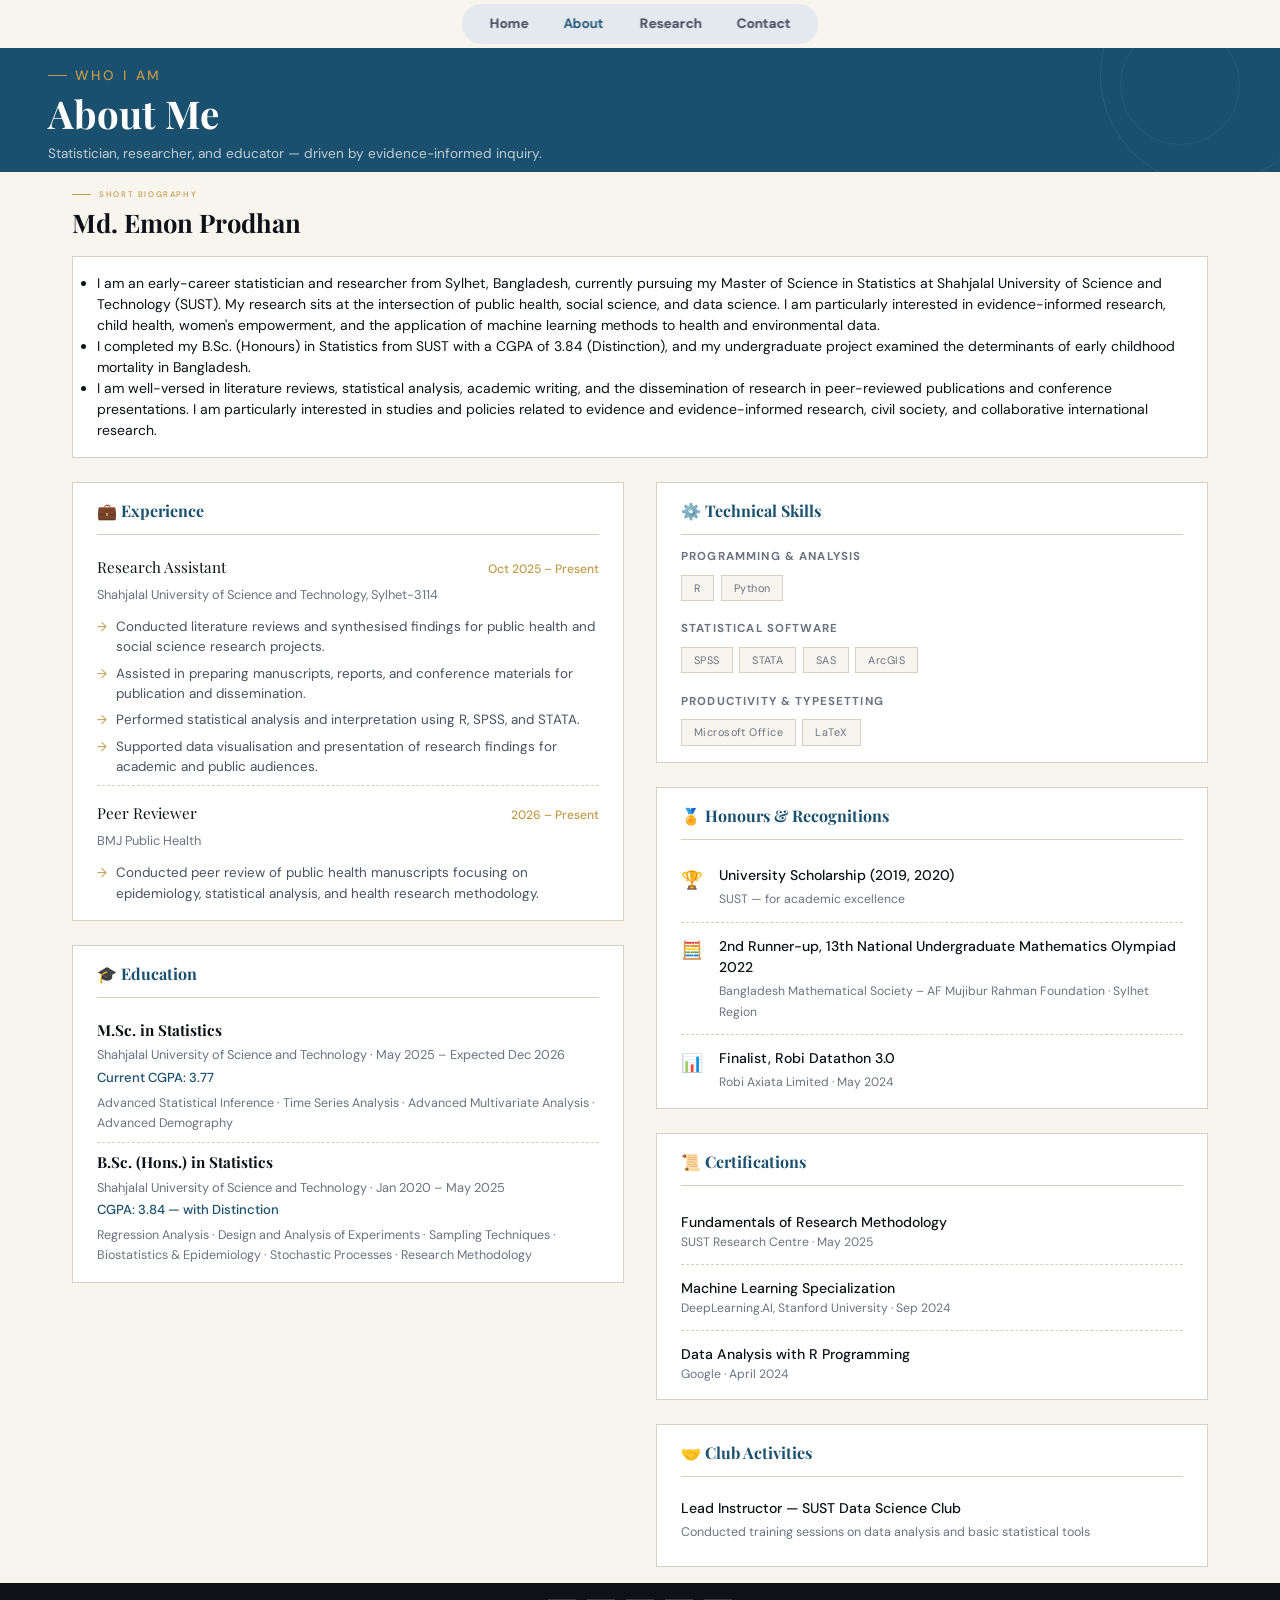
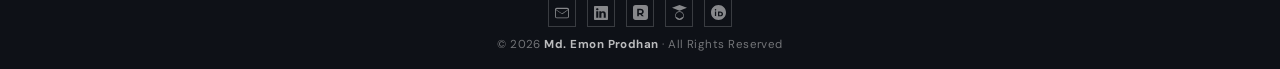
==== about.html @ 34e9d2eb "Add files via upload" ====
<!DOCTYPE html>
<html lang="en">
<head>
<meta charset="UTF-8" />
<meta name="viewport" content="width=device-width, initial-scale=1.0" />
<title>About — Md. Emon Prodhan</title>
<link rel="stylesheet" href="style.css" />
<style>
  .about-grid {
    display: grid; grid-template-columns: 1fr 1fr;
    gap: 2.0rem; align-items: start;
  }
  .bio-text { font-size: 1rem; color: #3a3f4a; line-height: 1.95; }
  .bio-text p { margin-bottom: 0.5rem; }
  .bio-text p:last-child { margin-bottom: 0; }

  /* ── RIGHT PANEL ── */
  .about-right { display: flex; 
		flex-direction: column; 
		gap: 1.5rem; }

  .panel { background: var(--card); border: 1px solid var(--rule); padding: 1.0rem 1.5rem; }
  .panel h4 {
    font-family: 'Playfair Display', serif; font-size: 1rem;
    color: var(--accent); margin-bottom: 0.8rem;
    padding-bottom: 0.7rem; border-bottom: 1px solid var(--rule);
    display: flex; align-items: center; gap: 0.5rem;
  }

  /* Education */
  .edu-item { padding: 0.5rem 0; border-bottom: 1px dashed var(--rule); }
  .edu-item:last-child { border-bottom: none; padding-bottom: 0; }
  .edu-item h5 { font-family: 'Playfair Display', serif; font-size: 0.95rem; margin-bottom: 0.25rem; }
  .edu-meta { font-size: 0.8rem; color: var(--muted); margin-bottom: 0.2rem; }
  .edu-gpa { font-size: 0.82rem; color: var(--accent); font-weight: 500; }
  .edu-courses { font-size: 0.78rem; color: var(--muted); margin-top: 0.4rem; line-height: 1.6; }

  /* Skills */
  .skills-section { display: flex; flex-direction: column; gap: 1.2rem; }
  .skill-row h6 { font-size: 0.72rem; letter-spacing: 0.1em; text-transform: uppercase; color: var(--muted); margin-bottom: 0.6rem; }
  .skill-tags { display: flex; flex-wrap: wrap; gap: 0.4rem; }

  /* Honors */
  .honor-item {
    display: flex; gap: 1rem; align-items: flex-start;
    padding: 0.8rem 0; border-bottom: 1px dashed var(--rule);
  }
  .honor-item:last-child { border-bottom: none; padding-bottom: 0; }
  .honor-icon { font-size: 1.1rem; flex-shrink: 0; margin-top: 0.1rem; }
  .honor-text h6 { font-size: 0.88rem; font-weight: 500; margin-bottom: 0.1rem; }
  .honor-text span { font-size: 0.76rem; color: var(--muted); }

  /* Certs */
  .cert-item {
    padding: 0.8rem 0; border-bottom: 1px dashed var(--rule);
    display: flex; justify-content: space-between; align-items: baseline;
  }
  .cert-item:last-child { border-bottom: none; padding-bottom: 0; }
  .cert-name { font-size: 0.88rem; font-weight: 500; }
  .cert-issuer { font-size: 0.76rem; color: var(--muted); }

  /* Research Experience */
  .exp-block { padding: 0.5rem 0; border-bottom: 1px dashed var(--rule); }
  .exp-block:last-child { border-bottom: none; padding-bottom: 0; }
  .exp-header { display: flex; justify-content: space-between; align-items: baseline; margin-bottom: 0.4rem; flex-wrap: wrap; gap: 0.5rem; }
  .exp-role { font-family: 'Playfair Display', serif; font-size: 0.95rem; }
  .exp-date { font-size: 0.76rem; color: var(--gold); font-weight: 500; }
  .exp-place { font-size: 0.8rem; color: var(--muted); margin-bottom: 0.8rem; }
  .exp-points { list-style: none; padding: 0; display: flex; flex-direction: column; gap: 0.4rem; }
  .exp-points li { font-size: 0.84rem; color: #4a5060; padding-left: 1.2rem; position: relative; }
  .exp-points li::before {
    content: '→'; position: absolute; left: 0; color: var(--gold); font-size: 0.8rem;
  }

  /* Club */
  .club-item { padding: 0.5rem 0; }
  .club-item h6 { font-size: 0.88rem; font-weight: 500; margin-bottom: 0.1rem; }
  .club-item span { font-size: 0.78rem; color: var(--muted); }

  @media (max-width: 900px) {
    .about-grid { grid-template-columns: 1fr; gap: 3rem; }
  }
</style>
<style>
.nav-toggle {
  display: none; flex-direction: column; gap: 5px;
  background: none; border: none; cursor: pointer; padding: 4px;
}
.nav-toggle span {
  display: block; width: 22px; height: 2px;
  background: var(--ink); border-radius: 2px; transition: all 0.3s;
}
.nav-toggle.open span:nth-child(1) { transform: translateY(7px) rotate(45deg); }
.nav-toggle.open span:nth-child(2) { opacity: 0; }
.nav-toggle.open span:nth-child(3) { transform: translateY(-7px) rotate(-45deg); }

.mobile-menu {
  display: none; position: fixed;
  top: 56px; left: 0; right: 0; z-index: 99;
  background: var(--paper); border-bottom: 1px solid var(--rule);
  flex-direction: column;
}
.mobile-menu.open { display: flex; }
.mobile-menu a {
  text-decoration: none; color: var(--ink); font-size: 0.9rem;
  font-weight: 500; padding: 0.9rem 1.5rem;
  border-bottom: 1px solid var(--rule); transition: color 0.2s;
}
.mobile-menu a:hover, .mobile-menu a.active { color: var(--accent); }
@media (max-width: 768px) {
.nav-links { display: none; }
  .nav-pill { display: none; }
  .nav-toggle { display: flex; }
}
</style>

</head>
<body>
<nav>
  <a href="index.html" class="nav-logo">Emon <span>Prodhan</span></a>
  <div class="nav-pill"><ul class="nav-links">
    <li><a href="index.html">Home</a></li>
    <li><a href="about.html" class="active">About</a></li>
    <li><a href="research.html">Research</a></li>
    <li><a href="contact.html">Contact</a></li>
  </ul></div>
  <button class="nav-toggle" id="navToggle" aria-label="Toggle menu">
    <span></span><span></span><span></span>
  </button>
</nav>

<div class="mobile-menu" id="mobileMenu">
  <a href="index.html">Home</a>
  <a href="about.html" class="active">About</a>
  <a href="research.html">Research</a>
  <a href="contact.html">Contact</a>
</div>
<main>

  <!-- BANNER -->
  <div class="page-banner">
    <div style="max-width:1200px; margin:0 auto; padding-top:1rem;">
      <p class="section-label">Who I Am</p>
      <h1>About Me</h1>
      <p>Statistician, researcher, and educator — driven by evidence-informed inquiry.</p>
    </div>
  </div>

  <!-- MAIN CONTENT -->
  <div class="section-inner">
	<p class="section-label" style="margin-bottom:0.5rem;">Short Biography</p>
        <h2 style="margin-bottom:1.2rem;">Md. Emon Prodhan</h2>
        <div class="panel fade-up fade-up-1">
          <ul><li>I am an early-career statistician and researcher from Sylhet, Bangladesh, currently pursuing my Master of Science in Statistics at Shahjalal University of Science and Technology (SUST). My research sits at the intersection of public health, social science, and data science. I am particularly interested in evidence-informed research, child health, women's empowerment, and the application of machine learning methods to health and environmental data. <li>I completed my B.Sc. (Honours) in Statistics from SUST with a CGPA of 3.84 (Distinction), and my undergraduate project examined the determinants of early childhood mortality in Bangladesh.</li> <li>I am well-versed in literature reviews, statistical analysis, academic writing, and the dissemination of research in peer-reviewed publications and conference presentations. I am particularly interested in studies and policies related to evidence and evidence-informed research, civil society, and collaborative international research.</li></ul>
        </div>

    <div class="about-grid">
      <!-- LEFT: Bio + Research -->
      <div>
        


        <div style="margin-top: 1.5rem;">
          <div class="panel fade-up fade-up-2">
          <h4>💼 Experience</h4>
            <div class="exp-block">
              <div class="exp-header">
                <span class="exp-role">Research Assistant</span>
                <span class="exp-date">Oct 2025 – Present</span>
              </div>
              <div class="exp-place">Shahjalal University of Science and Technology, Sylhet-3114</div>
              <ul class="exp-points">
                <li>Conducted literature reviews and synthesised findings for public health and social science research projects.</li>
                <li>Assisted in preparing manuscripts, reports, and conference materials for publication and dissemination.</li>
                <li>Performed statistical analysis and interpretation using R, SPSS, and STATA.</li>
                <li>Supported data visualisation and presentation of research findings for academic and public audiences.</li>
              </ul>
            </div>	
		<div class="exp-header" style="margin-top: 1rem;">
                <span class="exp-role">Peer Reviewer</span>
                <span class="exp-date">2026 – Present</span>
              </div>
		<div class="exp-place">BMJ Public Health</div>
              <ul class="exp-points">
                <li>Conducted peer review of public health manuscripts focusing on epidemiology, statistical analysis, and health research methodology.</li>
              </ul>

          </div>
        </div>

	<!-- Education -->
        <div class="panel fade-up fade-up-1" style="margin-top: 1.5rem;">
          <h4>🎓 Education</h4>
          <div class="edu-item">
            <h5>M.Sc. in Statistics</h5>
            <div class="edu-meta">Shahjalal University of Science and Technology · May 2025 – Expected Dec 2026</div>
            <div class="edu-gpa">Current CGPA: 3.77</div>
            <div class="edu-courses">Advanced Statistical Inference · Time Series Analysis · Advanced Multivariate Analysis · Advanced Demography</div>
          </div>
          <div class="edu-item">
            <h5>B.Sc. (Hons.) in Statistics</h5>
            <div class="edu-meta">Shahjalal University of Science and Technology · Jan 2020 – May 2025</div>
            <div class="edu-gpa">CGPA: 3.84 — with Distinction</div>
            <div class="edu-courses">Regression Analysis · Design and Analysis of Experiments · Sampling Techniques · Biostatistics &amp; Epidemiology · Stochastic Processes · Research Methodology</div>
          </div>
        </div>
	
	
      </div>

      <!-- RIGHT: Panels -->
      <div class="about-right" style="margin-top: 1.5rem;">   

        <!-- Skills -->
        <div class="panel fade-up fade-up-2">
          <h4>⚙️ Technical Skills</h4>
          <div class="skills-section">
            <div class="skill-row">
              <h6>Programming &amp; Analysis</h6>
              <div class="skill-tags">
                <span class="skill-tag">R</span>
                <span class="skill-tag">Python</span>
              </div>
            </div>
            <div class="skill-row">
              <h6>Statistical Software</h6>
              <div class="skill-tags">
                <span class="skill-tag">SPSS</span>
                <span class="skill-tag">STATA</span>
                <span class="skill-tag">SAS</span>
                <span class="skill-tag">ArcGIS</span>
              </div>
            </div>
            <div class="skill-row">
              <h6>Productivity &amp; Typesetting</h6>
              <div class="skill-tags">
                <span class="skill-tag">Microsoft Office</span>
                <span class="skill-tag">LaTeX</span>
              </div>
            </div>
          </div>
        </div>

        <!-- Honors -->
        <div class="panel fade-up fade-up-3">
          <h4>🏅 Honours &amp; Recognitions</h4>
<!--
          <div class="honor-item">
            <div class="honor-icon">🎓</div>
            <div class="honor-text">
              <h6>Master's Thesis Grants</h6>
              <span>Research Centre, SUST</span>
            </div>
          </div>
-->
          <div class="honor-item">
            <div class="honor-icon">🏆</div>
            <div class="honor-text">
              <h6>University Scholarship (2019, 2020)</h6>
              <span>SUST — for academic excellence</span>
            </div>
          </div>
          <div class="honor-item">
            <div class="honor-icon">🧮</div>
            <div class="honor-text">
              <h6>2nd Runner-up, 13th National Undergraduate Mathematics Olympiad 2022</h6>
              <span>Bangladesh Mathematical Society – AF Mujibur Rahman Foundation · Sylhet Region</span>
            </div>
          </div>
          <div class="honor-item">
            <div class="honor-icon">📊</div>
            <div class="honor-text">
              <h6>Finalist, Robi Datathon 3.0</h6>
              <span>Robi Axiata Limited · May 2024</span>
            </div>
          </div>
        </div>

        <!-- Certifications -->
        <div class="panel fade-up fade-up-4">
          <h4>📜 Certifications</h4>
          <div class="cert-item">
            <div>
              <div class="cert-name">Fundamentals of Research Methodology</div>
              <div class="cert-issuer">SUST Research Centre · May 2025</div>
            </div>
          </div>
          <div class="cert-item">
            <div>
              <div class="cert-name">Machine Learning Specialization</div>
              <div class="cert-issuer">DeepLearning.AI, Stanford University · Sep 2024</div>
            </div>
          </div>
          <div class="cert-item">
            <div>
              <div class="cert-name">Data Analysis with R Programming</div>
              <div class="cert-issuer">Google · April 2024</div>
            </div>
          </div>
        </div>
	
	<!-- Club -->
        <div class="panel fade-up fade-up-5">
          <h4>🤝 Club Activities</h4>
          <div class="club-item">
            <h6>Lead Instructor — SUST Data Science Club</h6>
            <span>Conducted training sessions on data analysis and basic statistical tools</span>
          </div>
        </div>
        

      </div>
    </div>
  </div>

</main>

<footer>
  <div class="footer-social">

    <!-- Email -->
    <a href="mailto:mdemonp10@gmail.com" title="Email" aria-label="Email">
      <svg xmlns="http://www.w3.org/2000/svg" width="14" height="14" fill="currentColor" viewBox="0 0 16 16">
        <path d="M0 4a2 2 0 0 1 2-2h12a2 2 0 0 1 2 2v8a2 2 0 0 1-2 2H2a2 2 0 0 1-2-2V4zm2-.5a1 1 0 0 0-.8.4L8 8.6l6.8-4.7A1 1 0 0 0 14 3.5H2zm13 1.2-5.9 4.1a1.5 1.5 0 0 1-1.7 0L1 4.7V12a1 1 0 0 0 1 1h12a1 1 0 0 0 1-1V4.7z"/>
      </svg>
    </a>

    <!-- LinkedIn -->
    <a href="https://linkedin.com/in/md-emon-prodhan/" target="_blank" title="LinkedIn" aria-label="LinkedIn">
      <svg xmlns="http://www.w3.org/2000/svg" width="14" height="14" fill="currentColor" viewBox="0 0 16 16">
        <path d="M0 1.146C0 .513.526 0 1.175 0h13.65C15.474 0 16 .513 16 1.146v13.708c0 .633-.526 1.146-1.175 1.146H1.175C.526 16 0 15.487 0 14.854V1.146zM4.943 13.5V6H2.542v7.5h2.401zM3.743 4.967c.837 0 1.358-.554 1.358-1.248-.015-.709-.521-1.248-1.343-1.248-.822 0-1.358.54-1.358 1.248 0 .694.521 1.248 1.328 1.248h.015zM13.458 13.5v-4.185c0-2.243-1.196-3.285-2.792-3.285-1.287 0-1.863.709-2.183 1.208V6H6.082c.03.799 0 7.5 0 7.5h2.401V9.31c0-.223.016-.446.082-.605.18-.446.59-.907 1.278-.907.902 0 1.263.684 1.263 1.685V13.5h2.352z"/>
      </svg>
    </a>

    <!-- ResearchGate -->
    <a href="https://www.researchgate.net/profile/Md-Emon-Prodhan" target="_blank" title="ResearchGate" aria-label="ResearchGate">
      <svg xmlns="http://www.w3.org/2000/svg" width="15" height="15" fill="currentColor" viewBox="0 0 24 24">
        <path d="M19.586 0H4.414A4.418 4.418 0 0 0 0 4.414v15.172A4.418 4.418 0 0 0 4.414 24h15.172A4.418 4.418 0 0 0 24 19.586V4.414A4.418 4.418 0 0 0 19.586 0zM9.34 18.122H6.77V5.878h5.194c3.287 0 5.21 1.74 5.21 4.654 0 2.124-1.03 3.605-2.883 4.227l3.14 3.363h-3.125l-2.71-3.055H9.34v3.055zm2.47-5.164c1.738 0 2.736-.788 2.736-2.263 0-1.45-.998-2.222-2.736-2.222H9.34v4.485h2.47z"/>
      </svg>
    </a>

    <!-- Google Scholar -->
    <a href="https://scholar.google.com/citations?user=HPbRhwIAAAAJ&hl=en" target="_blank" title="Google Scholar" aria-label="Google Scholar">
      <svg xmlns="http://www.w3.org/2000/svg" width="15" height="15" fill="currentColor" viewBox="0 0 24 24">
        <path d="M12 24a7 7 0 1 1 0-14 7 7 0 0 1 0 14zm0-15L0 4.5 12 0l12 4.5L12 9zm0 2c-3.313 0-6 2.687-6 6 0 .688.117 1.35.332 1.965L12 22l5.668-3.035A5.978 5.978 0 0 0 18 17c0-3.313-2.687-6-6-6z"/>
      </svg>
    </a>

    <!-- ORCID -->
    <a href="https://orcid.org/0009-0000-9217-0661" target="_blank" title="ORCID" aria-label="ORCID">
      <svg xmlns="http://www.w3.org/2000/svg" width="15" height="15" fill="currentColor" viewBox="0 0 24 24">
        <path d="M12 0C5.37 0 0 5.37 0 12s5.37 12 12 12 12-5.37 12-12S18.63 0 12 0zm-4.75 6.5a1.25 1.25 0 1 1 0 2.5 1.25 1.25 0 0 1 0-2.5zm-1 4h2v7h-2v-7zm5 0h3.25c3 0 4.75 1.5 4.75 3.75S17.5 18 14.5 18H11.25v-7.5zm2 1.75v4h1c1.75 0 2.75-.75 2.75-2s-1-2-2.75-2h-1z"/>
      </svg>
    </a>

  </div>

  <p>© 2026 <strong>Md. Emon Prodhan</strong> · All Rights Reserved</p>
</footer>
<script>
const toggle = document.getElementById('navToggle');
const menu   = document.getElementById('mobileMenu');
toggle.addEventListener('click', () => {
  toggle.classList.toggle('open');
  menu.classList.toggle('open');
});
menu.querySelectorAll('a').forEach(a => a.addEventListener('click', () => {
  toggle.classList.remove('open');
  menu.classList.remove('open');
}));
</script>
</body>
</html>
---- style.css ----
@import url('https://fonts.googleapis.com/css2?family=Playfair+Display:ital,wght@0,400;0,700;1,400&family=DM+Sans:wght@300;400;500;700&display=swap');

*,
*::before,
*::after{
  box-sizing:border-box;
  margin:0;
  padding:0;
}

:root{
  --ink:#0e1117;
  --paper:#f8f5ef;
  --accent:#1a4f6e;
  --gold:#c09a4a;
  --muted:#6b7280;
  --rule:#d6cfc3;
  --card:#ffffff;
  --core:#1f766e;
  --more:#519e92;
}

html{
  scroll-behavior:smooth;
}

body{
  font-family:'DM Sans',sans-serif;
  background:var(--paper);
  color:var(--ink);
  font-size:14px;
  line-height:1.5;
  min-height:100vh;
  display:flex;
  flex-direction:column;
  overflow-x:hidden;
}

/* ───────────────── NAV ───────────────── */

/* ── NAV ── */
nav {
  position: fixed; top: 0; left: 0; right: 0; z-index: 100;
  display: flex; justify-content: space-between; align-items: center;
  padding: 1.5rem 2rem;
  background: var(--paper);
}
 
/* pill container — centered */
.nav-pill {
  position: absolute; left: 50%; transform: translateX(-50%);
  display: flex; align-items: center; gap: 0.25rem;
  background: rgba(226, 232, 240, 0.9);
  backdrop-filter: blur(14px);
  border: 1px solid rgba(255,255,255,0.07);
  border-radius: 50px;
  padding: 0.5rem 0.6rem;
}
.nav-links {
  display: flex; gap: 0; list-style: none;
}
.nav-links a {
  text-decoration: none; color: #4a5060; font-size: 0.85rem;
  font-weight: 800; padding: 0.5rem 1.1rem; border-radius: 50px;
  transition: color 0.2s, background 0.2s;
  white-space: nowrap;
}
.nav-links a:hover { color: var(--accent); background: rgba(26,79,110,0.07); }
.nav-links a.active { color: var(--accent); font-weight: 600; }
 
.nav-logo {
  font-size: 0.9rem; font-weight: 600; color: var(--white);
  text-decoration: none; letter-spacing: 0.02em; z-index: 1;
  display: none;
}
.nav-logo span { color: var(--accent); }

/* ───────────────── PAGE WRAPPER ───────────────── */

main{
  flex:1;
  padding-top:5px;
}

/* ───────────────── SECTION SHARED ───────────────── */

.section-inner{
  padding:1rem 2rem;
  max-width:1200px;
  margin:0 auto;
}

.section-label{
  font-size:.50rem;
  letter-spacing:.2em;
  text-transform:uppercase;

  color:var(--gold);
  font-weight:500;

  margin-bottom:.4rem;

  display:flex;
  align-items:center;
  gap:.5rem;
}

.section-label::before{
  content:'';
  display:block;

  width:1.2rem;
  height:1px;

  background:var(--gold);
}

h1,
h2,
h3{
  font-family:'Playfair Display',serif;
}

h2{
  font-size:clamp(1.5rem,2vw,2rem);
  color:var(--ink);

  margin-bottom:1.2rem;
  line-height:1.1;
}

/* ───────────────── BUTTONS ───────────────── */

.btn{
  display:inline-block;

  padding:.62rem 1.1rem;

  border-radius:3px;

  font-size:.68rem;
  font-weight:600;
  letter-spacing:.08em;
  text-transform:uppercase;

  text-decoration:none;

  transition:.25s ease;
  cursor:pointer;
}

.btn-primary{
  background:var(--accent);
  color:#fff;
  border:1px solid var(--accent);
}

.btn-primary:hover{
  background:#163f58;
  transform:translateY(-2px);
  box-shadow:0 6px 18px rgba(26,79,110,.18);
}

.btn-outline{
  border:1px solid var(--accent);
  color:var(--accent);
  background:transparent;
}

.btn-outline:hover{
  background:var(--accent);
  color:#fff;
}

/* ───────────────── SKILL TAG ───────────────── */

.skill-tag{
  padding:.25rem .75rem;

  border:1px solid var(--rule);

  font-size:.68rem;
  color:var(--muted);

  background:var(--paper);

  letter-spacing:.04em;

  display:inline-block;
}

/* ───────────────── CARD SYSTEM ───────────────── */

.card,
.highlight-item,
.exp-card,
.profile-card{
  background:var(--card);

  border:1px solid var(--rule);

  transition:.25s ease;
}

.card:hover,
.highlight-item:hover,
.exp-card:hover{
  transform:translateY(-2px);
}

/* ───────────────── HIGHLIGHTS ───────────────── */

.highlights{
  background:var(--accent);

  padding:2rem 0;

  display:flex;
  justify-content:center;
}

.highlights-grid{
  width:min(1100px, 92%);
  margin:0 auto;

  display:grid;
  grid-template-columns:repeat(3, 1fr);

  gap:1rem;

  margin:0 auto;
}

.highlight-item{
  padding:1rem 1rem;

  background:rgba(255,255,255,.06);
  border:1px solid rgba(255,255,255,.08);

  border-radius:18px;

  text-align:center;

  width:100%;
}

.highlight-item:hover{
  transform:translateY(-2px);
  background:rgba(255,255,255,.1);
}

.hl-icon{
  font-size:1rem;
  margin-bottom:.6rem;
  opacity:.85;
}

.hl-num{
  display:block;

  font-family:'Playfair Display',serif;
  font-size:2rem;
  line-height:1;

  color:#fff;

  margin-bottom:.4rem;
}

.hl-label{
  font-size:.72rem;
  letter-spacing:.08em;
  text-transform:uppercase;

  color:rgba(255,255,255,.72);
}

/* MOBILE */

@media(max-width:768px){

  .highlights{
    min-height:auto;
    padding:1rem;
  }

  .highlights-grid{
    grid-template-columns:1fr;
  }

  .highlight-item{
    padding:1rem;
  }
}

/* ───────────────── FOOTER ───────────────── */

footer{
  background:var(--ink);
  color:rgba(255,255,255,.42);

  text-align:center;

  padding:1rem 2rem;

  font-size:.72rem;
  letter-spacing:.04em;
}

footer strong{
  color:rgba(255,255,255,.72);
}

.footer-social{
  display:flex;
  justify-content:center;
  gap:.7rem;

  margin-bottom:.6rem;
}

.footer-social a{
  width:28px;
  height:28px;

  border:1px solid rgba(255,255,255,.18);

  display:flex;
  align-items:center;
  justify-content:center;

  text-decoration:none;

  color:rgba(255,255,255,.5);

  font-size:.72rem;

  transition:.2s ease;
}

.footer-social a:hover{
  border-color:var(--gold);
  color:var(--gold);
}

/* ───────────────── PAGE HERO BANNER ───────────────── */

.page-banner{
  background:var(--accent);

  padding:2.8rem 3rem 0.5rem;

  position:relative;
  overflow:hidden;
}

.page-banner::after{
  content:'';

  position:absolute;
  right:-40px;
  top:-40px;

  width:220px;
  height:220px;

  border:1px solid rgba(255,255,255,.08);
  border-radius:50%;
}

.page-banner::before{
  content:'';

  position:absolute;
  right:40px;
  top:20px;

  width:120px;
  height:120px;

  border:1px solid rgba(255,255,255,.06);
  border-radius:50%;
}

.page-banner .section-label{
  color:var(--gold);
}

.page-banner .section-label::before{
  background:var(--gold);
}

.page-banner h1{
  font-family:'Playfair Display',serif;

  font-size:clamp(1.8rem,3vw,2.5rem);

  color:#fff;

  line-height:1.05;

  margin-bottom:.7rem;
}

.page-banner p{
  color:rgba(255,255,255,.72);

  max-width:55ch;

  font-size:.85rem;
  line-height:1.5;
}

/* ───────────────── ANIMATIONS ───────────────── */

@keyframes fadeUp{
  from{
    opacity:0;
    transform:translateY(16px);
  }

  to{
    opacity:1;
    transform:translateY(0);
  }
}

.fade-up{
  animation:fadeUp .5s ease forwards;
}

.fade-up-1{
  animation-delay:.05s;
  opacity:0;
}

.fade-up-2{
  animation-delay:.12s;
  opacity:0;
}

.fade-up-3{
  animation-delay:.18s;
  opacity:0;
}

.fade-up-4{
  animation-delay:.24s;
  opacity:0;
}

.fade-up-5{
  animation-delay:.3s;
  opacity:0;
}

/* ───────────────── RESPONSIVE ───────────────── */

@media(max-width:768px){

  nav{
    padding:0 1rem;
  }
  .nav-pill { display: none; }
  .nav-links{
    gap:.8rem;
  }

  .nav-links a{
    font-size:.64rem;
  }

  .section-inner{
    padding:2rem 1rem;
  }

  .page-banner{
    padding:2.5rem 1rem 1.8rem;
  }

  .highlights{
    padding:1rem;
  }

  .highlights-grid{
    grid-template-columns:1fr;
    gap:.7rem;
  }

  .highlight-item{
    padding:.85rem .6rem;
  }

  body{
    font-size:13px;
  }

  footer{
    padding:1rem;
  }
}
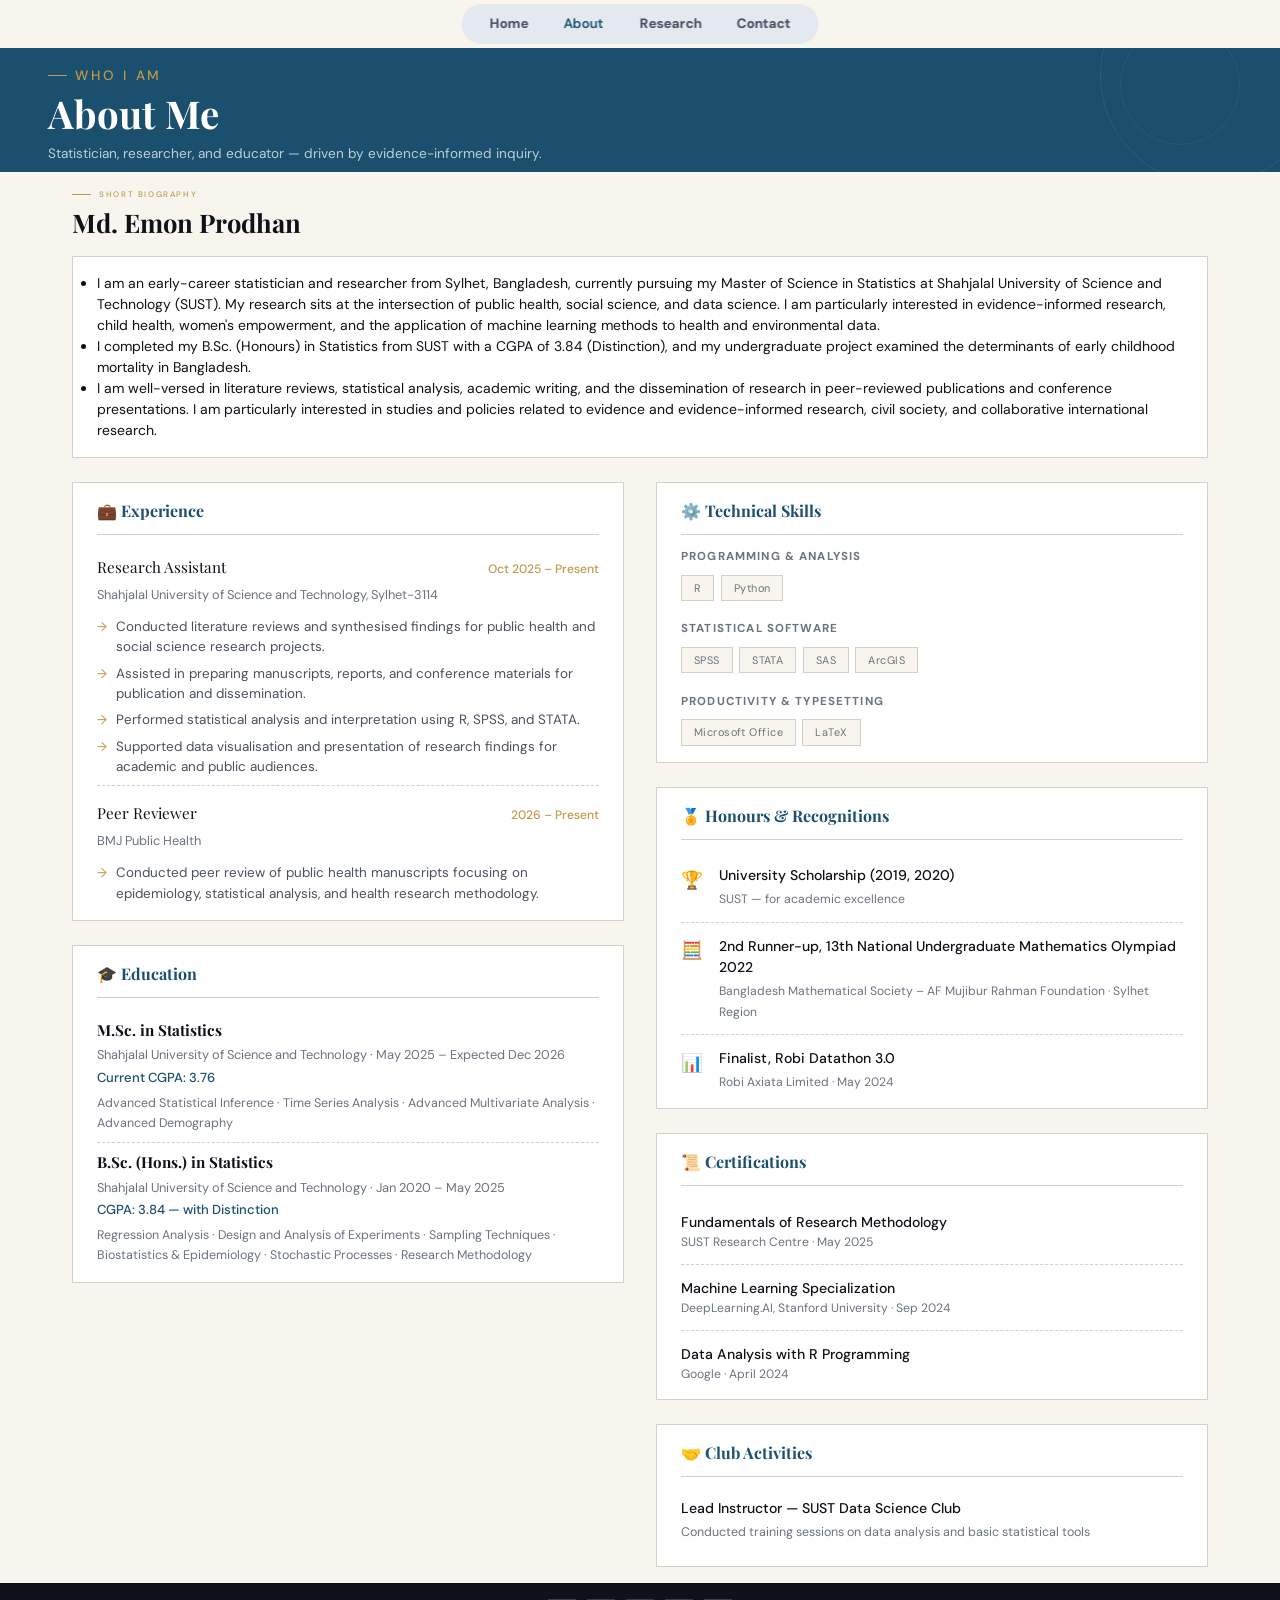
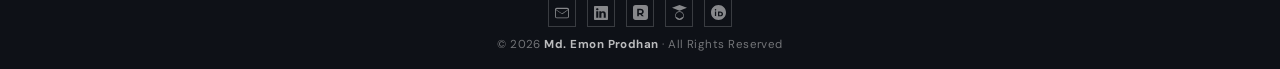
==== commit b2c64e09: "Update about.html" ====
--- a/about.html
+++ b/about.html
@@ -194,7 +194,7 @@
           <div class="edu-item">
             <h5>M.Sc. in Statistics</h5>
             <div class="edu-meta">Shahjalal University of Science and Technology · May 2025 – Expected Dec 2026</div>
-            <div class="edu-gpa">Current CGPA: 3.77</div>
+            <div class="edu-gpa">Current CGPA: 3.76</div>
             <div class="edu-courses">Advanced Statistical Inference · Time Series Analysis · Advanced Multivariate Analysis · Advanced Demography</div>
           </div>
           <div class="edu-item">
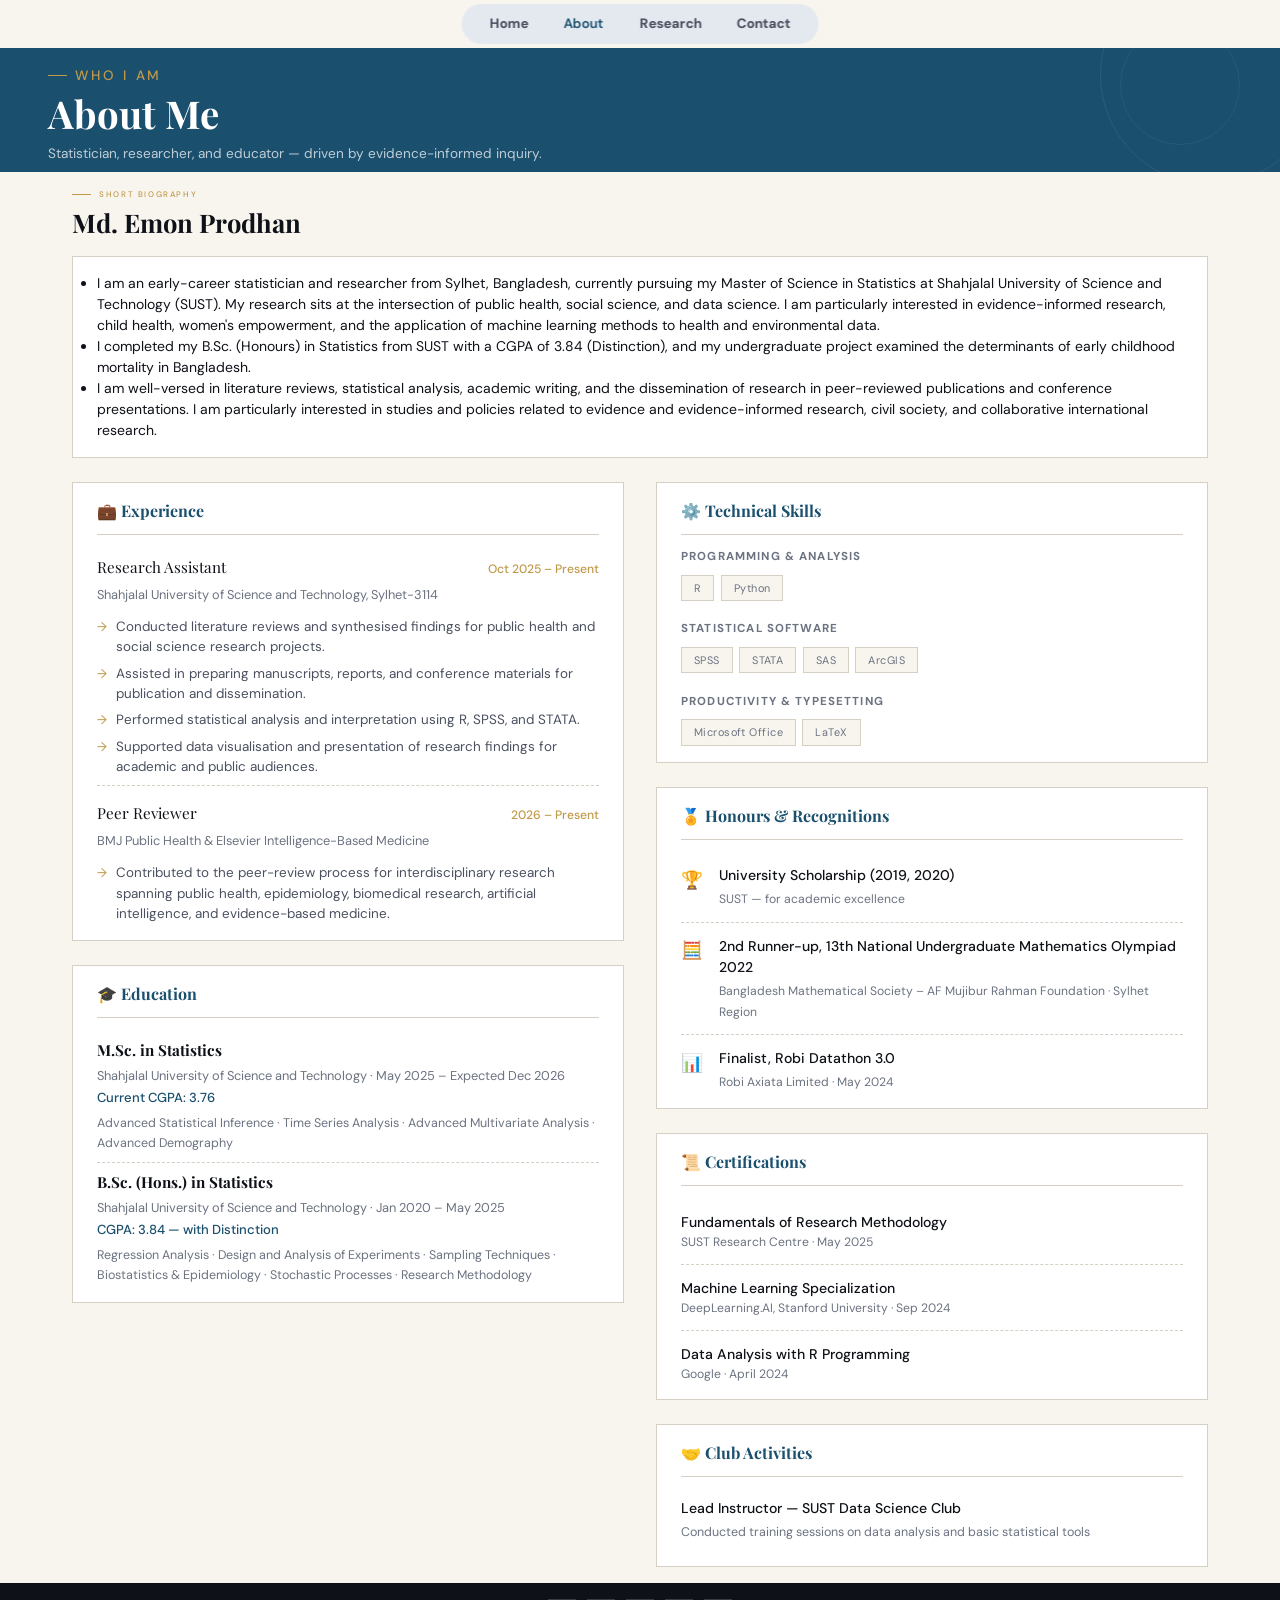
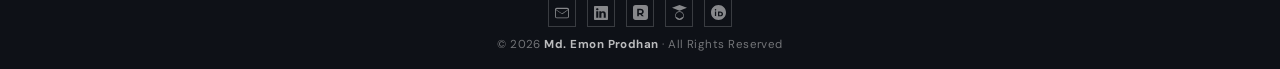
==== commit c3ab984c: "Update about.html" ====
--- a/about.html
+++ b/about.html
@@ -180,9 +180,9 @@
                 <span class="exp-role">Peer Reviewer</span>
                 <span class="exp-date">2026 – Present</span>
               </div>
-		<div class="exp-place">BMJ Public Health</div>
+		<div class="exp-place">BMJ Public Health & Elsevier Intelligence-Based Medicine</div>
               <ul class="exp-points">
-                <li>Conducted peer review of public health manuscripts focusing on epidemiology, statistical analysis, and health research methodology.</li>
+                <li>Contributed to the peer-review process for interdisciplinary research spanning public health, epidemiology, biomedical research, artificial intelligence, and evidence-based medicine.</li>
               </ul>
 
           </div>
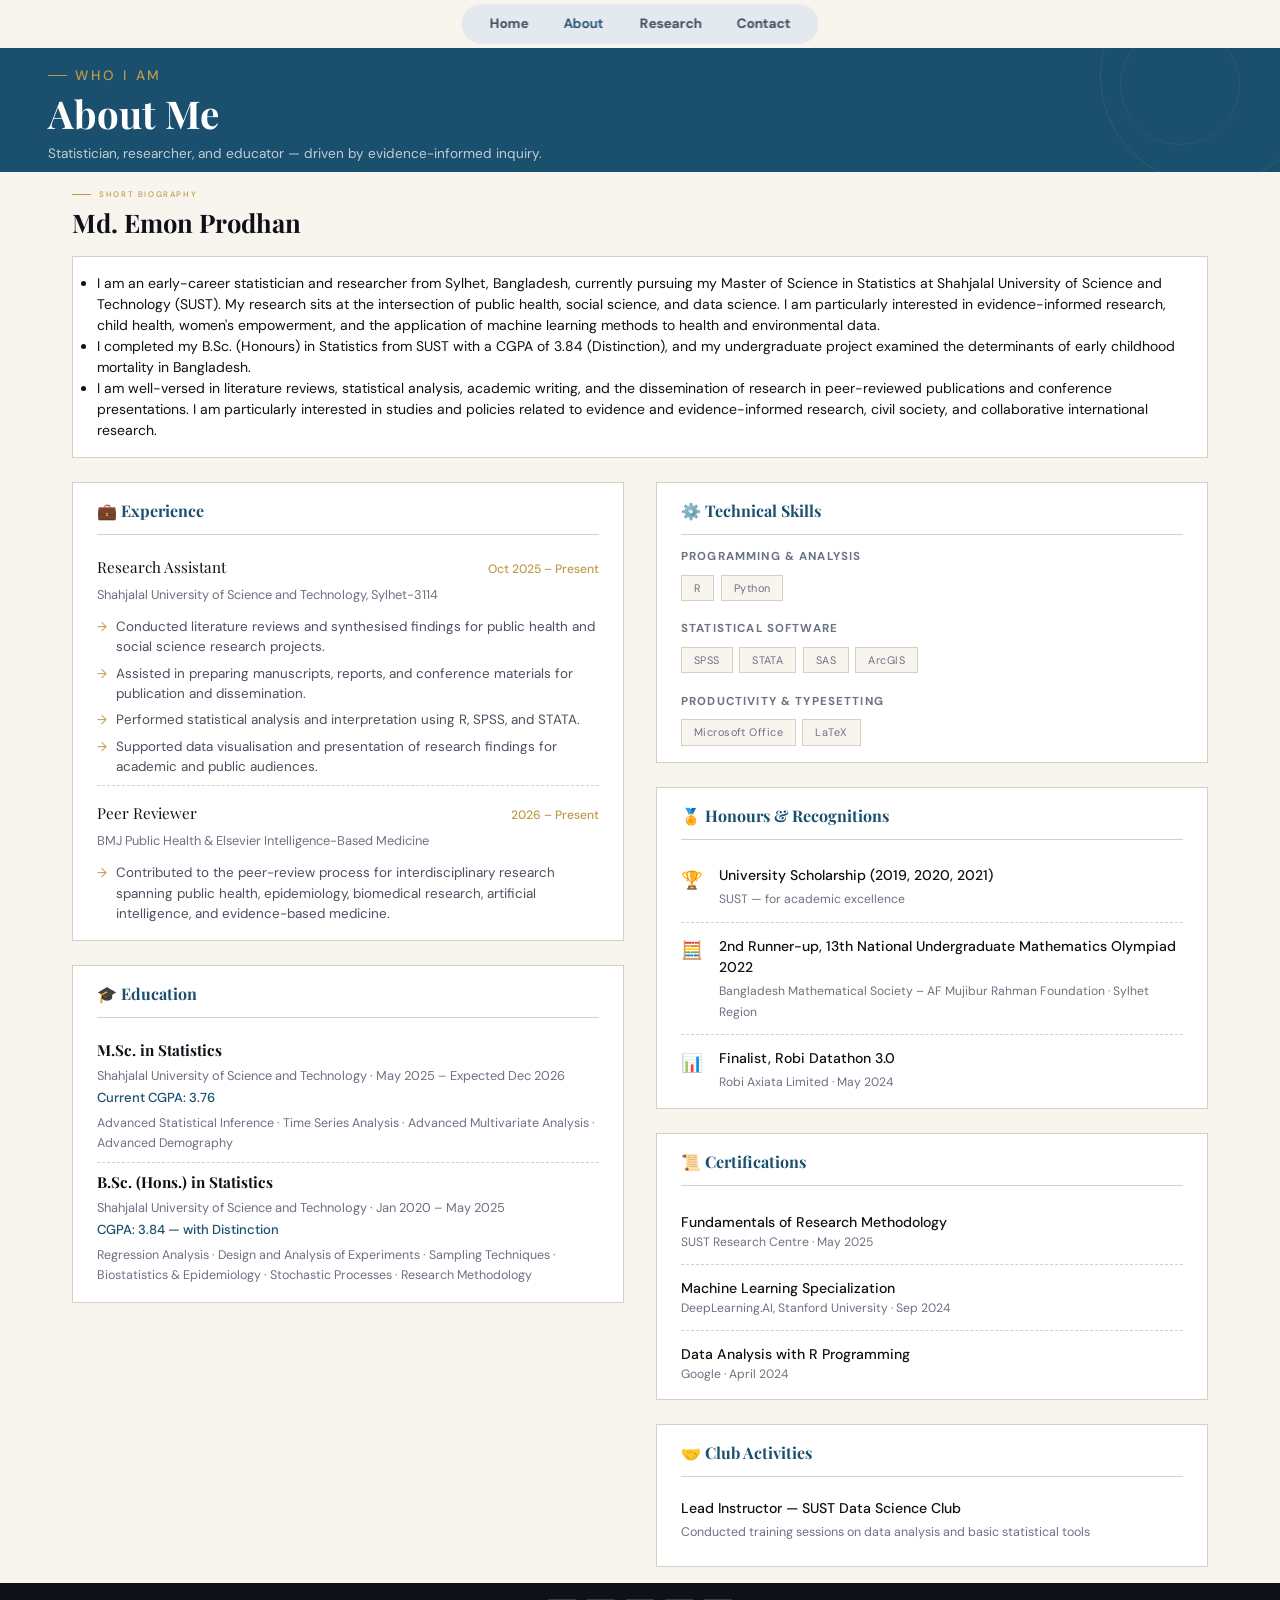
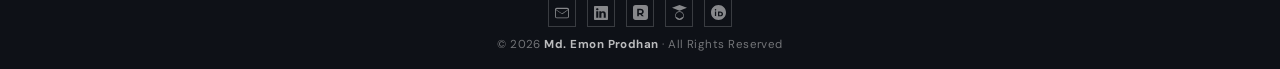
==== commit e2269a4f: "Update about.html" ====
--- a/about.html
+++ b/about.html
@@ -256,7 +256,7 @@
           <div class="honor-item">
             <div class="honor-icon">🏆</div>
             <div class="honor-text">
-              <h6>University Scholarship (2019, 2020)</h6>
+              <h6>University Scholarship (2019, 2020, 2021)</h6>
               <span>SUST — for academic excellence</span>
             </div>
           </div>
